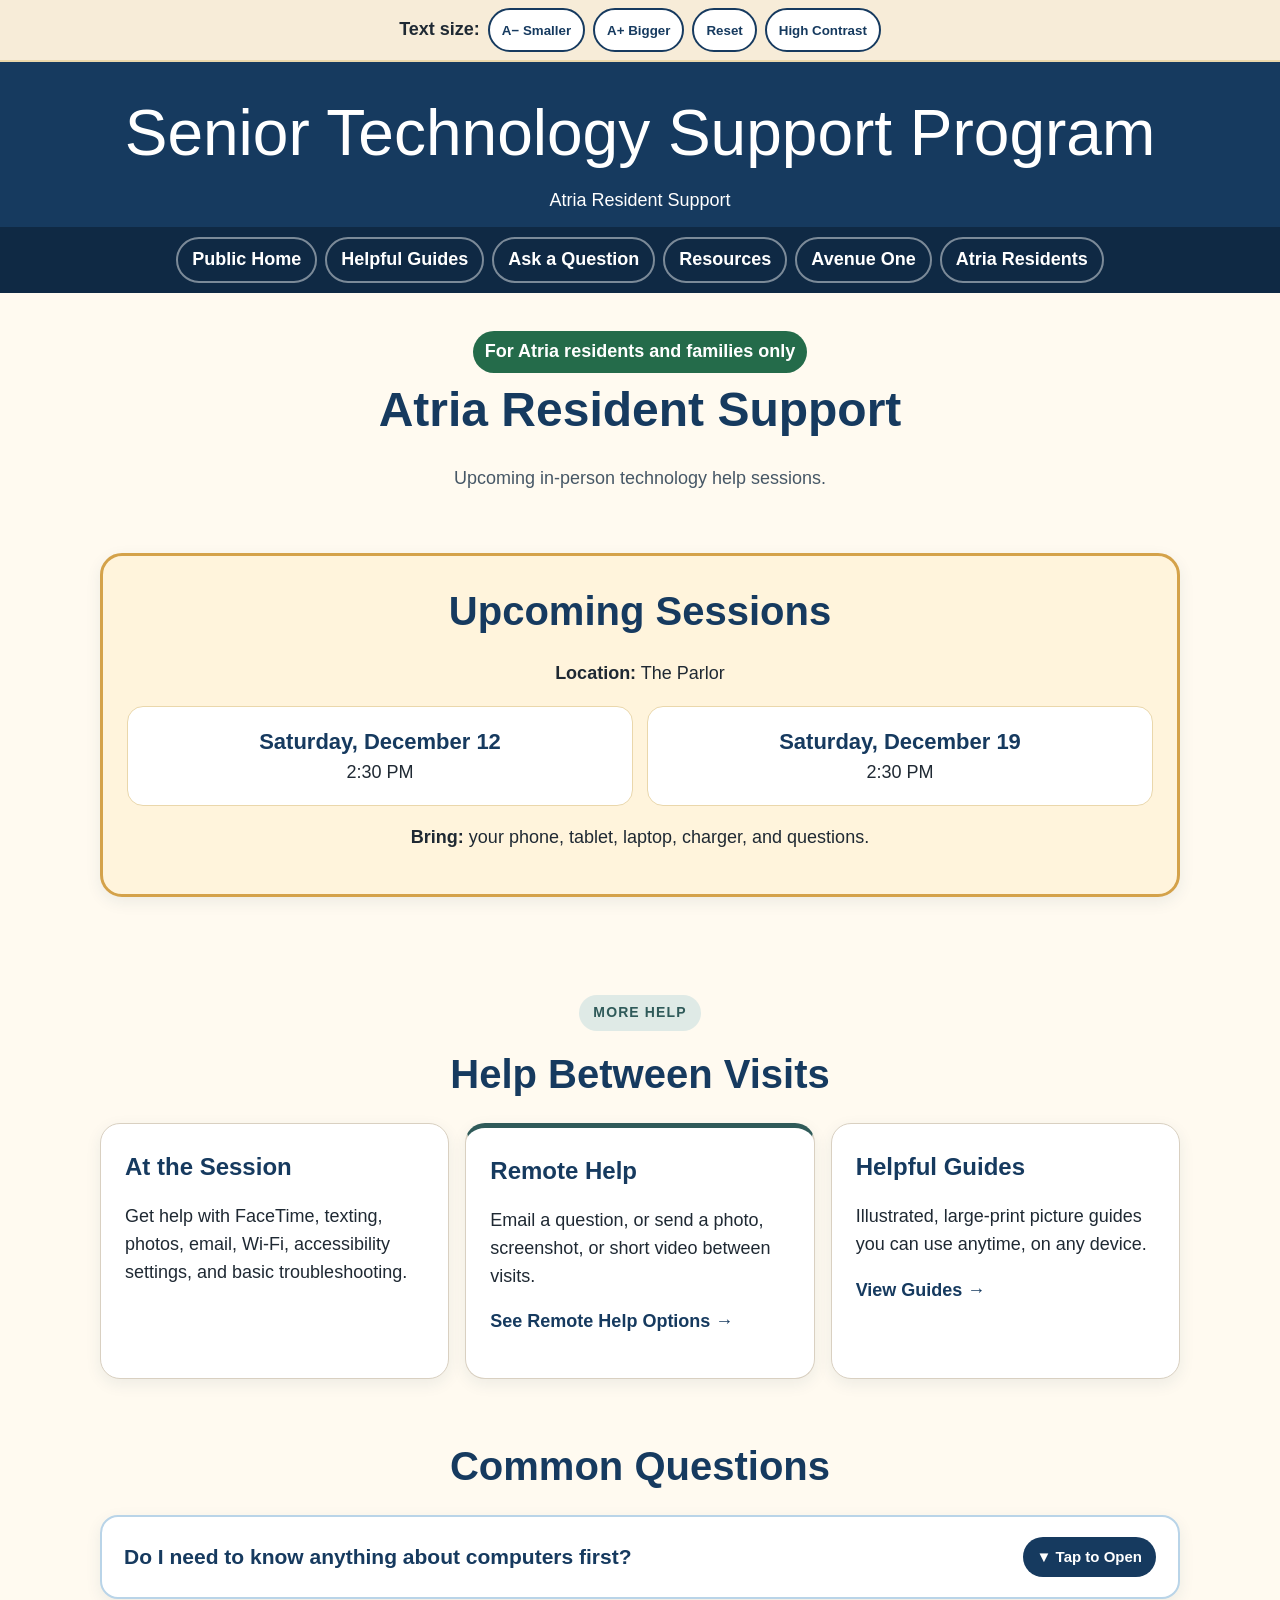
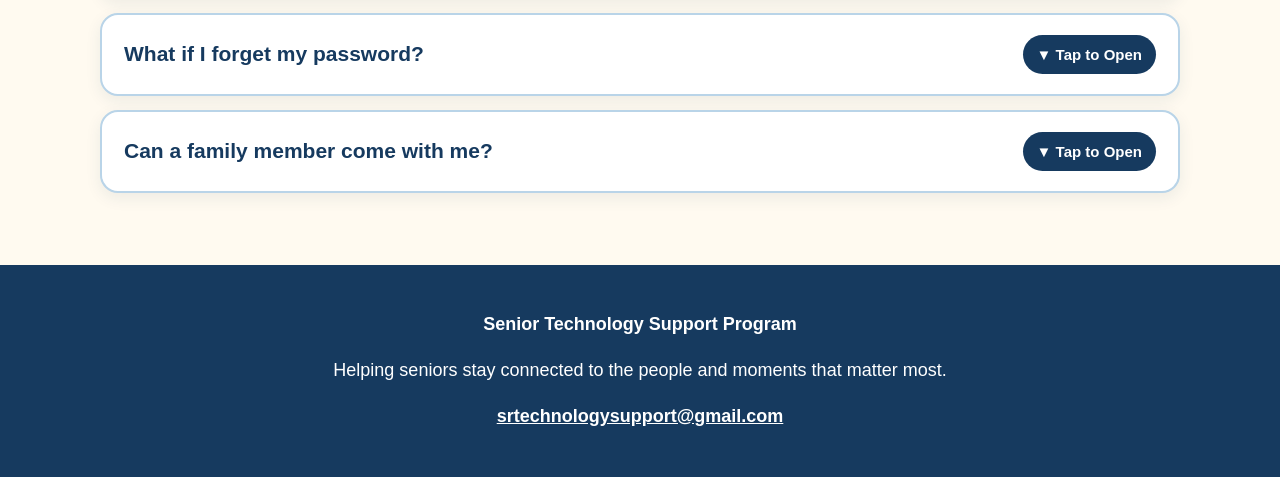
==== atria/index.html @ 153399c8 "Add files via upload" ====
<!doctype html><html lang="en"><head><meta charset="utf-8"><meta name="viewport" content="width=device-width,initial-scale=1">
<title>Atria Residents | Senior Technology Support Program</title>
<meta name="description" content="Upcoming in-person technology help sessions for Atria residents and families.">
<meta name="robots" content="noindex, nofollow">
<link rel="icon" href="data:image/svg+xml,%3Csvg xmlns='http://www.w3.org/2000/svg' viewBox='0 0 64 64'%3E%3Crect width='64' height='64' rx='14' fill='%23163a5f'/%3E%3Ctext x='32' y='43' font-size='28' font-family='Arial' fill='white' text-anchor='middle' font-weight='700'%3EST%3C/text%3E%3C/svg%3E">
<link rel="stylesheet" href="../assets/style.css"></head><body>
<a class="skip-link" href="#main-content">Skip to main content</a>

<div class="accessibility"><strong>Text size:</strong>
<button onclick="changeTextSize(-1)">A− Smaller</button><button onclick="changeTextSize(1)">A+ Bigger</button><button onclick="resetTextSize()">Reset</button>
<button id="contrastToggle" onclick="toggleContrast()">High Contrast</button></div>
<header><div class="brand"><h1>Senior Technology Support Program</h1><p>Atria Resident Support</p></div>
<nav>
<a href="../index.html">Public Home</a><a href="../guides.html">Helpful Guides</a>
<a href="../request-help.html">Ask a Question</a><a href="../resources.html">Resources</a><a href="../avenue-one/index.html">Avenue One</a><a href="index.html">Atria Residents</a>
</nav></header>

<main id="main-content">
<div class="container"><section class="page-head"><span class="badge">For Atria residents and families only</span>
<h2>Atria Resident Support</h2><p>Upcoming in-person technology help sessions.</p></section>
<section><div class="card notice">
<h2 class="section-title">Upcoming Sessions</h2>
<p><strong>Location:</strong> <span id="sessionLocation"></span></p>
<div class="session-grid" id="upcomingGrid"></div>
<p id="noUpcoming" style="display:none;color:var(--muted)">No upcoming sessions are scheduled right now — please check back soon.</p>

<p><strong>Bring:</strong> <span id="sessionBring"></span></p>
</div></section>
<section class="community-links"><div style="text-align:center"><span class="section-kicker">More Help</span></div><h2 class="section-title">Help Between Visits</h2><div class="grid">
<div class="tile"><h3>At the Session</h3><p>Get help with FaceTime, texting, photos, email, Wi‑Fi, accessibility settings, and basic troubleshooting.</p></div>
<a class="tile" href="../request-help.html#remote-options"><h3>Remote Help</h3><p>Email a question, or send a photo, screenshot, or short video between visits.</p><p class="tile-cta">See Remote Help Options →</p></a>
<a class="tile" href="../guides.html"><h3>Helpful Guides</h3><p>Illustrated, large-print picture guides you can use anytime, on any device.</p><p class="tile-cta">View Guides →</p></a>
</div></section>
<section><h2 class="section-title">Common Questions</h2><div class="faq">
<details><summary>Do I need to know anything about computers first?</summary>
<p>Not at all. Most people who reach out have never used a smartphone or tablet before. We start wherever you are.</p></details>
<details><summary>What if I forget my password?</summary>
<p>Bring the device anyway. We can often help you reset it together, or talk through safe ways to keep track of passwords going forward.</p></details>
<details><summary>Can a family member come with me?</summary>
<p>Of course. Family members are always welcome to reach out on your behalf or join in on a session.</p></details>
</div></section></div>
</main>

<footer><p><strong>Senior Technology Support Program</strong></p>
<p>Helping seniors stay connected to the people and moments that matter most.</p>
<p><a href="mailto:srtechnologysupport@gmail.com">srtechnologysupport@gmail.com</a></p></footer>
<script src="../assets/site.js"></script>
<script src="../assets/session-dates.js"></script>
<script>
/* Upcoming Sessions generates itself from the recurring pattern in
   session-dates.js — no manual date entry needed as time goes on. See
   the comments at the top of that file to adjust the pattern, skip a
   date, or add a one-off extra session. */

document.getElementById('sessionLocation').textContent = sessionInfo.location;
document.getElementById('sessionBring').textContent = sessionInfo.bring;

function formatFriendly(iso){
  const [y, m, d] = iso.split('-').map(Number);
  const dt = new Date(y, m - 1, d);
  return dt.toLocaleDateString('en-US', { weekday: 'long', month: 'long', day: 'numeric' });
}

function toISO(d){
  const y = d.getFullYear();
  const m = String(d.getMonth() + 1).padStart(2, '0');
  const day = String(d.getDate()).padStart(2, '0');
  return `${y}-${m}-${day}`;
}

function renderSession(s){
  return '<div class="session"><strong>' + formatFriendly(s.date) + '</strong><span>' + s.time + '</span></div>';
}

function generateUpcoming(){
  const { anchorDate, intervalDays, showNext } = sessionInfo.recurring;
  const [ay, am, ad] = anchorDate.split('-').map(Number);

  const today = new Date();
  today.setHours(0, 0, 0, 0);

  // Step forward by calendar days (setDate), not by raw milliseconds.
  // Adding exact millisecond chunks breaks across Daylight Saving Time
  // changes (the "fall back"/"spring forward" clock shifts), which can
  // silently knock the computed date back or forward by a day.
  let cursor = new Date(ay, am - 1, ad);
  let safetyCatchUp = 0;
  while (cursor < today && safetyCatchUp < 1000) {
    cursor.setDate(cursor.getDate() + intervalDays);
    safetyCatchUp++;
  }

  const results = [];
  let safety = 0;
  while (results.length < showNext && safety < 100) {
    const iso = toISO(cursor);
    if (!sessionInfo.skipDates.includes(iso)) {
      results.push({ date: iso, time: sessionInfo.time });
    }
    cursor.setDate(cursor.getDate() + intervalDays);
    safety++;
  }
  return results;
}

const todayStr = toISO(new Date());
const manual = (typeof ATRIA_MANUAL_OVERRIDE !== 'undefined' ? ATRIA_MANUAL_OVERRIDE : [])
  .filter(e => e.date >= todayStr)
  .sort((a,b) => a.date.localeCompare(b.date));

const generated = generateUpcoming();
const extras = sessionInfo.extraDates.filter(e => e.date >= todayStr);
const upcoming = manual.length
  ? manual.slice(0, sessionInfo.recurring.showNext)
  : [...generated, ...extras].sort((a, b) => a.date.localeCompare(b.date)).slice(0, sessionInfo.recurring.showNext);

document.getElementById('upcomingGrid').innerHTML = upcoming.map(renderSession).join('');
document.getElementById('noUpcoming').style.display = upcoming.length ? 'none' : 'block';
</script>

</body></html>
---- assets/style.css ----
:root{
  --navy:#163a5f; --navy2:#0f2944; --sky:#e7f2fb; --cream:#fffaf0;
  --gold:#d4a24a; --text:#1f2933; --muted:#5b6670; --white:#fff;
  --green:#246b4a; --sage:#dfeae6; --sage-dark:#2f5a59; --red:#9b2c2c; --font-scale:1;
}
*{box-sizing:border-box}
html{scroll-behavior:smooth}
body{margin:0;font-family:Arial,Helvetica,sans-serif;background:var(--cream);color:var(--text);
font-size:calc(18px * var(--font-scale));line-height:1.55}
a{color:var(--navy);font-weight:700}
a:focus,button:focus{outline:3px solid var(--gold);outline-offset:3px}
.accessibility{position:sticky;top:0;z-index:50;background:#f7ecd8;border-bottom:2px solid #ead7ab;
padding:8px 12px;display:flex;justify-content:center;gap:8px;flex-wrap:wrap;align-items:center}
.accessibility button{background:#fff;color:var(--navy);border:2px solid var(--navy);padding:8px 12px;
border-radius:999px;font-weight:700;cursor:pointer}
header{background:var(--navy);color:#fff}
.brand{width:min(1080px,92%);margin:auto;padding:22px 0 12px;text-align:center}
.brand h1{margin:0;font-size:clamp(34px,6vw,64px);font-weight:400}
.brand p{margin:4px 0 0}
nav{background:var(--navy2);display:flex;justify-content:center;gap:8px;flex-wrap:wrap;padding:10px}
nav a{color:#fff;text-decoration:none;padding:7px 14px;border-radius:999px;border:2px solid rgba(255,255,255,.45)}
nav a:hover{background:rgba(255,255,255,.15);border-color:#fff}
.container{width:min(1080px,92%);margin:auto}
.hero{display:grid;grid-template-columns:1.45fr .8fr;gap:32px;align-items:center;padding:46px 0 28px}
.hero h2{font-size:clamp(34px,5vw,52px);line-height:1.1;margin:0 0 16px;color:var(--navy)}
.hero p{font-size:calc(22px * var(--font-scale));margin:0 0 18px}
.photo{max-width:330px;margin:auto;background:#fff;border:6px solid var(--gold);border-radius:30px;padding:10px;
box-shadow:0 10px 25px rgba(0,0,0,.15)}
.photo img{width:100%;display:block;border-radius:22px}
.buttons{display:flex;gap:12px;flex-wrap:wrap;margin-top:20px}
.btn{display:inline-block;text-decoration:none;background:var(--navy);color:#fff;padding:14px 20px;border-radius:12px}
.btn.secondary{background:#fff;color:var(--navy);border:2px solid var(--navy)}
.btn.green{background:var(--green)}
section{padding:28px 0}
h2.section-title{text-align:center;color:var(--navy);font-size:clamp(30px,4vw,40px);margin:0 0 18px}
.card{background:#fff;border:1px solid #e4dccf;border-radius:22px;padding:24px;box-shadow:0 6px 20px rgba(0,0,0,.07);margin-bottom:18px}
.grid{display:grid;grid-template-columns:repeat(auto-fit,minmax(240px,1fr));gap:16px}
.tile{background:var(--sky);border:1px solid #b9d4e8;border-radius:20px;padding:20px;display:block;text-decoration:none;color:var(--text);transition:box-shadow .15s,transform .15s}
.tile h3{color:var(--navy);margin:0 0 8px;font-size:calc(23px * var(--font-scale))}
a.tile:hover,a.tile:focus{box-shadow:0 8px 20px rgba(0,0,0,.12);transform:translateY(-2px)}
a.tile p{color:var(--text);font-weight:400}
.tile-cta{color:var(--navy) !important;font-weight:700 !important;margin-top:10px !important}
.notice{background:#fff4dc;border:3px solid var(--gold);text-align:center}
.badge{display:inline-block;background:var(--green);color:#fff;padding:7px 12px;border-radius:999px;font-weight:700}
.session-grid{display:grid;grid-template-columns:repeat(auto-fit,minmax(230px,1fr));gap:14px;margin-top:16px}
.session{background:#fff;border:1px solid #ead7ab;border-radius:16px;padding:18px}
.session strong{display:block;color:var(--navy);font-size:calc(22px * var(--font-scale))}
details{background:#fff;border:2px solid #b9d4e8;border-radius:18px;padding:14px 18px;margin-bottom:14px;transition:box-shadow .15s}
details[open]{box-shadow:0 6px 18px rgba(0,0,0,.08)}
summary{cursor:pointer;font-weight:700;color:var(--navy);font-size:calc(21px * var(--font-scale));
list-style:none;display:flex;align-items:center;justify-content:space-between;gap:14px;padding:6px 4px;flex-wrap:wrap;border-radius:12px}
summary::-webkit-details-marker{display:none}
summary::marker{content:""}
summary:hover,summary:focus{background:var(--sky)}
summary::after{content:"▼ Tap to Open";flex-shrink:0;font-size:calc(15px * var(--font-scale));font-weight:700;
color:#fff;background:var(--navy);padding:8px 14px;border-radius:999px;white-space:nowrap}
details[open] summary::after{content:"▲ Tap to Close";background:var(--green)}
details ol,details ul{margin-top:14px}
.safety{border-left:8px solid var(--red);background:#fff5f5}
.note{background:#f4f9ff;border-left:6px solid #b9d4e8;padding:14px 16px;border-radius:12px}
footer{background:var(--navy);color:#fff;text-align:center;padding:28px 18px;margin-top:30px}
footer a{color:#fff}
ul.clean{padding-left:20px}
.page-head{padding:38px 0 14px;text-align:center}
.page-head h2{font-size:clamp(34px,5vw,48px);color:var(--navy);margin:0 0 8px}
.resource-list a{display:block;margin:8px 0}
@media(max-width:760px){.hero{grid-template-columns:1fr;text-align:center}.buttons{justify-content:center}}
@media print{.accessibility,nav,.buttons,.guide-actions,.modal-nav,.modal-close{display:none !important}body{background:#fff;font-size:12pt}.card,details{box-shadow:none}}

/* Picture guides */
.eyebrow{color:var(--gold);font-weight:700;letter-spacing:.03em;margin-bottom:6px}
.guides-grid{display:grid;grid-template-columns:repeat(3,1fr);gap:28px;margin-top:28px}
@media(max-width:900px){.guides-grid{grid-template-columns:repeat(2,1fr)}}
@media(max-width:600px){.guides-grid{grid-template-columns:1fr}}
.guide-card{background:var(--sky);border:1px solid #b9d4e8;border-radius:20px;padding:20px;display:flex;flex-direction:column;gap:12px;
box-shadow:0 4px 14px rgba(22,58,95,.08);transition:transform .15s,box-shadow .15s}
.guide-card:hover{transform:translateY(-2px);box-shadow:0 8px 20px rgba(22,58,95,.14)}
.guide-card h3{margin:2px 0 0;color:var(--navy);font-size:calc(21px * var(--font-scale))}
.guide-thumb{background:#0f1f3d;border-radius:12px;padding:10px;cursor:pointer;border:none;width:100%;max-width:200px;margin:0 auto;display:block}
.guide-thumb:hover{outline:2px solid var(--navy)}
.guide-thumb:focus{outline:3px solid var(--gold);outline-offset:3px}
.guide-thumb svg{width:100%;height:auto;display:block;border-radius:6px}
.step-count{font-size:calc(14px * var(--font-scale));font-weight:700;color:#b9791f;margin:-4px 0 0;text-align:center}
.guide-card p.caption{margin:0;font-size:calc(16px * var(--font-scale));color:var(--text)}
.guide-actions{display:flex;gap:8px;flex-wrap:wrap;margin-top:auto}
.chip-btn{background:#fff;border:2px solid var(--navy);color:var(--navy);border-radius:999px;padding:8px 14px;font-weight:700;font-size:calc(15px * var(--font-scale));cursor:pointer}
.chip-btn:hover{background:var(--sky)}
.modal-backdrop{display:none;position:fixed;inset:0;background:rgba(6,14,32,.82);z-index:1000;align-items:center;justify-content:center;padding:20px}
.modal-backdrop.open{display:flex}
.modal{background:#fff;border-radius:20px;max-width:420px;width:100%;padding:20px;max-height:94vh;overflow:auto;position:relative}
.modal-close{position:absolute;top:12px;right:12px;background:var(--navy);color:#fff;border:none;border-radius:50%;width:44px;height:44px;font-size:1.3rem;cursor:pointer}
.modal h3{margin-top:0;padding-right:40px;color:var(--navy)}
#modalSvgHolder{max-width:210px;margin:0 auto}
#modalSvgHolder svg{width:100%;height:auto;display:block}
.modal-caption{font-size:calc(18px * var(--font-scale));margin:12px 0}
.modal-nav{display:flex;justify-content:space-between;gap:10px;margin-top:16px}
.modal-nav button{flex:1;padding:14px;border-radius:12px;font-weight:800;font-size:calc(17px * var(--font-scale));cursor:pointer;border:2px solid var(--navy);background:#fff;color:var(--navy)}
.modal-nav button:disabled{opacity:.35;cursor:default}
.modal-nav button.primary{background:var(--navy);color:#fff}
.step-dots{text-align:center;font-weight:700;color:var(--navy);margin-top:6px}

/* Help request form */
.help-form{display:flex;flex-direction:column;gap:18px;max-width:520px;margin:20px auto 0}
.help-form label{font-weight:700;color:var(--navy);font-size:calc(17px * var(--font-scale));display:flex;flex-direction:column;gap:6px}
.help-form input,.help-form select,.help-form textarea{font-size:calc(17px * var(--font-scale));padding:12px 14px;
border:2px solid #b9d4e8;border-radius:10px;font-family:inherit;color:var(--text);background:#fff;width:100%}
.help-form textarea{resize:vertical}
.help-form button{align-self:flex-start;font-size:calc(17px * var(--font-scale));padding:14px 26px;border:none;border-radius:12px;cursor:pointer;margin-top:6px}

/* High contrast mode */
body.contrast{background:#0a1420;color:#f5f5f5}
body.contrast a{color:#9fc4ff}
body.contrast .accessibility{background:#000;border-bottom-color:#444}
body.contrast .accessibility button{background:#000;color:#fff;border-color:#fff}
body.contrast header{background:#000}
body.contrast .brand p{color:#f5f5f5}
body.contrast nav{background:#000}
body.contrast nav a{color:#fff;border-color:rgba(255,255,255,.5)}
body.contrast nav a:hover{background:rgba(255,255,255,.25);border-color:#fff}
body.contrast .hero h2{color:#ffd166}
body.contrast .hero p{color:#f5f5f5}
body.contrast .photo{border-color:#ffd166;background:#000}
body.contrast .btn{background:#ffd166;color:#0a1420}
body.contrast .btn.secondary{background:#000;color:#fff;border:2px solid #fff}
body.contrast .btn.green{background:#5ec98d;color:#04150c}
body.contrast h2.section-title{color:#ffd166}
body.contrast .page-head h2{color:#ffd166}
body.contrast .card{background:#111;border-color:#444;color:#f5f5f5}
body.contrast .tile{background:#111;border-color:#555}
body.contrast .tile h3{color:#ffd166}
body.contrast a.tile{color:#f5f5f5}
body.contrast .tile p{color:#e5e5e5}
body.contrast .tile li{color:#e5e5e5}
body.contrast .tile-cta{color:#9fc4ff !important}
body.contrast a.tile:hover,body.contrast a.tile:focus{box-shadow:0 0 0 2px #ffd166}
body.contrast .notice{background:#1a1400;border-color:#ffd166}
body.contrast .badge{background:#5ec98d;color:#04150c}
body.contrast .session{background:#111;border-color:#555}
body.contrast .session strong{color:#ffd166}
body.contrast details{background:#111;border-color:#555}
body.contrast summary{color:#ffd166}
body.contrast summary:hover,body.contrast summary:focus{background:#1a1a1a}
body.contrast summary::after{background:#ffd166;color:#0a1420}
body.contrast details[open] summary::after{background:#5ec98d;color:#04150c}
body.contrast .safety{background:#1a0000;border-left-color:#ff8080}
body.contrast .note{background:#001522;border-left-color:#9fc4ff;color:#f5f5f5}
body.contrast footer{background:#000}
body.contrast footer a{color:#fff}
body.contrast .resource-list a{color:#9fc4ff}
body.contrast .eyebrow{color:#f0c26a}
body.contrast .guide-card{background:#111;border-color:#555}
body.contrast .guide-card h3{color:#ffd166}
body.contrast .step-count{color:#f0c26a}
body.contrast .guide-card p.caption{color:#e5e5e5}
body.contrast .chip-btn{color:#9fc4ff;border-color:#9fc4ff}
body.contrast .chip-btn:hover{background:#1a1a1a}
body.contrast .modal{background:#111;color:#f5f5f5}
body.contrast .modal h3{color:#ffd166}
body.contrast .step-dots{color:#ffd166}
body.contrast .modal-nav button{border-color:#9fc4ff;color:#9fc4ff;background:#111}
body.contrast .modal-nav button.primary{background:#ffd166;color:#0a1420;border-color:#ffd166}
body.contrast .help-form label{color:#ffd166}
body.contrast .help-form input,body.contrast .help-form select,body.contrast .help-form textarea{background:#111;color:#f5f5f5;border-color:#555}

/* Past session history is intentionally quieter than upcoming sessions. */
.past-sessions { margin-top: 8px; padding-top: 6px; }
.past-sessions > details { border: 1px solid #ddd6c9; background: rgba(255,255,255,.45); }
.past-sessions > details > summary { color: var(--muted); font-size: calc(18px * var(--font-scale)); }


/* Shared Senior Technology Support Program refinements */
.section-kicker{display:inline-block;background:var(--sage);color:var(--sage-dark);padding:7px 14px;border-radius:999px;font-weight:800;letter-spacing:.08em;text-transform:uppercase;font-size:calc(14px * var(--font-scale));margin-bottom:12px}
.shared-help-strip{background:#fff;border:1px solid #d9d0c1;border-left:8px solid var(--sage-dark);border-radius:20px;padding:22px 24px;display:flex;align-items:center;justify-content:space-between;gap:20px;flex-wrap:wrap;box-shadow:0 5px 16px rgba(0,0,0,.06)}
.shared-help-strip h3{color:var(--navy);margin:0 0 6px;font-size:calc(24px * var(--font-scale))}.shared-help-strip p{margin:0;max-width:690px}
.community-grid{display:grid;grid-template-columns:repeat(2,minmax(260px,1fr));gap:18px}.community-card{background:#fff;border:2px solid #d9d0c1;border-radius:22px;padding:24px;text-decoration:none;color:var(--text);box-shadow:0 5px 16px rgba(0,0,0,.06)}.community-card:hover,.community-card:focus{transform:translateY(-2px);box-shadow:0 9px 22px rgba(0,0,0,.10)}.community-card h3{color:var(--navy);margin:0 0 8px}.community-card .mini-label{display:inline-block;background:var(--sage);color:var(--sage-dark);padding:5px 10px;border-radius:999px;font-size:calc(13px * var(--font-scale));font-weight:800;margin-bottom:10px}
.remote-grid{display:grid;grid-template-columns:repeat(2,minmax(260px,1fr));gap:16px}.remote-card{background:#fff;border:2px solid #ddd3c1;border-radius:20px;padding:22px}.remote-card h3{color:var(--navy);margin:0 0 8px}.remote-card .best-for{display:inline-block;background:#fff4dc;border:1px solid var(--gold);border-radius:10px;padding:6px 10px;font-weight:700;color:var(--navy);margin:4px 0 10px}.remote-card p{margin:6px 0}.remote-card .card-link{display:inline-block;margin-top:10px;color:var(--sage-dark);font-weight:800}
.check-list{list-style:none;padding:0;margin:16px 0}.check-list li{position:relative;padding-left:34px;margin:12px 0}.check-list li:before{content:'✓';position:absolute;left:0;top:0;background:var(--sage);color:var(--sage-dark);width:24px;height:24px;border-radius:50%;display:grid;place-items:center;font-weight:900}
.quick-fixes details{border-color:#d9d0c1}.quick-fixes summary::after{content:'+';background:transparent;color:var(--sage-dark);font-size:1.4em;padding:0 6px}.quick-fixes details[open] summary::after{content:'−';background:transparent;color:var(--sage-dark)}
.community-links{margin-top:24px}.community-links .tile{background:#fff;border-color:#d9d0c1}.community-links .tile:nth-child(2){border-top:5px solid var(--sage-dark)}
body.contrast .section-kicker,body.contrast .community-card .mini-label{background:#5ec98d;color:#04150c}body.contrast .shared-help-strip{background:#111;border-color:#555}body.contrast .remote-card,body.contrast .community-card{background:#111;border-color:#555;color:#f5f5f5}
@media(max-width:760px){.community-grid,.remote-grid{grid-template-columns:1fr}.shared-help-strip{align-items:flex-start}}


/* Lower-key links to in-person communities on the public homepage. */
.inperson-footer-section{padding-top:18px}
.community-text-links{display:flex;justify-content:center;gap:14px;align-items:center;flex-wrap:wrap;margin:8px 0 0}
.community-text-links a{font-size:calc(18px * var(--font-scale));text-decoration:none}
.community-text-links span{color:var(--muted)}

/* Avenue One visit calendar: preserves the program record without
   making previous visits compete with the next upcoming session. */
.visit-calendar-section{margin-top:44px;padding-top:20px;border-top:1px solid #e4dccf}
.visit-calendar-details{background:rgba(255,255,255,.52);border:1px solid #ddd6c9}
.visit-calendar-details > summary{color:var(--muted);font-size:calc(18px * var(--font-scale))}
.visit-year{margin:18px 0 28px}
.visit-year h3{color:var(--navy);margin:0 0 10px}
.visit-month-grid{display:grid;grid-template-columns:repeat(6,minmax(88px,1fr));gap:10px}
.visit-month{background:#fff;border:1px solid #e1d9cc;border-radius:14px;padding:10px;text-align:center;min-height:74px}
.visit-month strong{display:block;color:var(--navy);font-size:calc(14px * var(--font-scale));margin-bottom:8px}
.visit-dates{display:flex;justify-content:center;gap:5px;flex-wrap:wrap}
.visit-date{display:inline-flex;align-items:center;justify-content:center;min-width:28px;height:28px;padding:0 6px;border-radius:999px;background:var(--sage);color:var(--sage-dark);font-weight:800;font-size:calc(13px * var(--font-scale))}
.visit-none{color:#bbb}
body.contrast .visit-month{background:#111;border-color:#555}
body.contrast .visit-date{background:#5ec98d;color:#04150c}
@media(max-width:800px){.visit-month-grid{grid-template-columns:repeat(3,minmax(88px,1fr))}}
@media(max-width:480px){.visit-month-grid{grid-template-columns:repeat(2,minmax(88px,1fr))}}


/* Homepage community links — large, senior-friendly bubble buttons */
.community-bubble-links{
  display:flex; justify-content:center; gap:18px; flex-wrap:wrap; margin-top:18px;
}
.community-bubble{
  display:inline-flex; align-items:center; justify-content:center;
  min-width:220px; min-height:58px; padding:14px 22px;
  border:2px solid var(--navy); border-radius:999px;
  background:#fff; color:var(--navy); text-decoration:none; font-weight:800;
  font-size:calc(18px * var(--font-scale));
}
.community-bubble:hover{background:var(--sky)}
body.contrast .community-bubble{background:#111;color:#fff;border-color:#fff}

/* Interactive Avenue One month-by-month calendar */
.interactive-calendar-card{
  background:#fff; border:1px solid #dfd5c5; border-radius:22px;
  padding:20px; box-shadow:0 6px 18px rgba(0,0,0,.06);
  max-width:860px; margin:0 auto;
}
.calendar-toolbar{
  display:grid; grid-template-columns:auto 1fr auto; gap:14px; align-items:center; margin-bottom:16px;
}
.calendar-month-label{
  margin:0; text-align:center; color:var(--navy); font-size:calc(24px * var(--font-scale));
}
.calendar-nav{
  background:#fff; color:var(--navy); border:2px solid var(--navy);
  border-radius:999px; padding:10px 16px; font-weight:800; cursor:pointer;
}
.calendar-nav:disabled{opacity:.35; cursor:not-allowed}
.calendar-weekdays,.calendar-grid{
  display:grid; grid-template-columns:repeat(7,1fr); gap:8px;
}
.calendar-weekdays{
  color:var(--muted); font-weight:800; text-align:center; margin-bottom:8px;
  font-size:calc(14px * var(--font-scale));
}
.calendar-cell{
  min-height:64px; border:1px solid #e7dfd2; border-radius:14px;
  display:flex; align-items:center; justify-content:center; background:#fff;
}
.calendar-blank{border-color:transparent;background:transparent}
.calendar-day-number{
  width:40px;height:40px;border-radius:12px;display:flex;align-items:center;justify-content:center;
  font-weight:700;color:var(--text);
}
.calendar-cell.has-visit{background:var(--sage)}
.calendar-cell.has-visit .calendar-day-number{
  background:var(--sage-dark); color:#fff; font-weight:900;
}
.calendar-legend{
  display:flex;align-items:center;justify-content:center;gap:8px;color:var(--muted);margin:16px 0 0;
}
.calendar-dot{
  width:16px;height:16px;border-radius:4px;background:var(--sage-dark);display:inline-block;
}
body.contrast .interactive-calendar-card{background:#111;border-color:#555}
body.contrast .calendar-cell{background:#111;border-color:#555}
body.contrast .calendar-cell.has-visit{background:#214c39}
body.contrast .calendar-day-number{color:#fff}
@media(max-width:650px){
  .calendar-toolbar{grid-template-columns:1fr 1fr;grid-template-areas:"label label" "prev next"}
  .calendar-month-label{grid-area:label}
  #calPrev{grid-area:prev} #calNext{grid-area:next}
  .calendar-cell{min-height:48px}
  .calendar-day-number{width:34px;height:34px}
}


/* ============================================================
   FINAL ACCESSIBILITY + SENIOR-USABILITY PASS
   ============================================================ */

/* Screen-reader/keyboard skip link */
.skip-link{
  position:absolute;
  left:12px;
  top:-60px;
  z-index:9999;
  background:#fff;
  color:var(--navy);
  border:3px solid var(--navy);
  border-radius:10px;
  padding:10px 14px;
  font-weight:800;
  text-decoration:none;
}
.skip-link:focus{top:12px}
body.contrast .skip-link{background:#000;color:#fff;border-color:#ffd166}

/* Strong keyboard focus */
a:focus-visible,
button:focus-visible,
input:focus-visible,
select:focus-visible,
textarea:focus-visible,
summary:focus-visible{
  outline:3px solid var(--gold);
  outline-offset:3px;
}
body.contrast a:focus-visible,
body.contrast button:focus-visible,
body.contrast input:focus-visible,
body.contrast select:focus-visible,
body.contrast textarea:focus-visible,
body.contrast summary:focus-visible{
  outline-color:#ffd166;
}

/* Tap targets */
nav a,.btn,.chip-btn,.calendar-nav,.accessibility button{
  min-height:44px;
  display:inline-flex;
  align-items:center;
  justify-content:center;
}

/* High contrast coverage for newer components */
body.contrast .shared-help-strip,
body.contrast .remote-card,
body.contrast .community-card,
body.contrast .interactive-calendar-card,
body.contrast .visit-calendar-details,
body.contrast .community-bubble{
  background:#111 !important;
  border-color:#666 !important;
  color:#f5f5f5 !important;
}
body.contrast .shared-help-strip h3,
body.contrast .remote-card h3,
body.contrast .community-card h3,
body.contrast .card h2,
body.contrast .card h3,
body.contrast .calendar-month-label{
  color:#ffd166 !important;
}
body.contrast .shared-help-strip p,
body.contrast .remote-card p,
body.contrast .community-card p,
body.contrast .calendar-legend,
body.contrast .calendar-weekdays,
body.contrast .community-bubble,
body.contrast [style*="color:var(--muted)"]{
  color:#f5f5f5 !important;
}
body.contrast .remote-card .best-for{
  background:#2a2100;
  border-color:#ffd166;
  color:#fff4c2;
}
body.contrast .remote-card .card-link,
body.contrast .community-text-links a{
  color:#9fc4ff !important;
}
body.contrast .calendar-nav{
  background:#000;
  color:#fff;
  border-color:#fff;
}
body.contrast .calendar-nav:disabled{color:#aaa;border-color:#777}
body.contrast .calendar-cell{
  background:#111;
  border-color:#555;
}
body.contrast .calendar-cell.has-visit{background:#214c39}
body.contrast .calendar-cell.has-visit .calendar-day-number{background:#5ec98d;color:#04150c}
body.contrast .calendar-day-number{color:#fff}
body.contrast .calendar-dot{background:#5ec98d}
body.contrast .quick-fixes summary::after{color:#ffd166}
body.contrast .check-list li:before{background:#5ec98d;color:#04150c}

/* Make community links clearer and less crowded */
.community-bubble-links{
  display:flex;
  justify-content:center;
  gap:18px;
  flex-wrap:wrap;
  margin-top:18px;
}
.community-bubble{
  min-width:230px;
  min-height:60px;
  padding:14px 24px;
  border:2px solid var(--navy);
  border-radius:999px;
  background:#fff;
  color:var(--navy);
  text-decoration:none;
  font-weight:800;
  text-align:center;
}

/* Guide-print utility */
.print-guide{
  margin-top:14px;
}
@media print{
  .skip-link,.accessibility,nav,.print-guide,.site-footer-actions{display:none !important}
}


/* ============================================================
   SENIOR-FRIENDLY GUIDE FINDER + ACCESSIBILITY MINI-GUIDES
   ============================================================ */
.guide-section-intro{
  text-align:center;
  max-width:760px;
  margin:0 auto 20px;
  color:var(--muted);
}
.guide-start-grid{
  display:grid;
  grid-template-columns:repeat(3,minmax(220px,1fr));
  gap:16px;
  margin-top:24px;
}
.guide-start-card{
  display:flex;
  flex-direction:column;
  gap:6px;
  min-height:118px;
  padding:20px;
  border:2px solid var(--blue-border, #b9d4e8);
  border-radius:20px;
  background:#fff;
  text-decoration:none;
  color:var(--text);
}
.guide-start-card strong{
  color:var(--navy);
  font-size:calc(21px * var(--font-scale));
}
.guide-start-card span{color:var(--muted)}
.guide-start-card:hover{background:var(--sky);border-color:var(--navy)}
.mini-guides-section{margin-top:10px}
.mini-guide{
  background:#fff;
  border:2px solid #b9d4e8;
  border-radius:20px;
  margin-bottom:14px;
  overflow:hidden;
}
.mini-guide > summary{
  list-style:none;
  cursor:pointer;
  padding:20px 22px;
  display:flex;
  flex-direction:column;
  gap:3px;
  color:var(--navy);
}
.mini-guide > summary::-webkit-details-marker{display:none}
.mini-guide > summary span{
  font-size:calc(22px * var(--font-scale));
  font-weight:800;
}
.mini-guide > summary small{
  font-size:calc(16px * var(--font-scale));
  color:var(--muted);
  font-weight:600;
}
.mini-guide > summary::after{
  content:"Open guide +";
  align-self:flex-start;
  margin-top:8px;
  font-size:calc(14px * var(--font-scale));
  color:var(--sage-dark);
  font-weight:800;
}
.mini-guide[open] > summary::after{content:"Close guide −"}
.mini-guide-body{
  border-top:1px solid #dbe5ea;
  padding:22px;
}
.platform-grid{
  display:grid;
  grid-template-columns:repeat(2,minmax(0,1fr));
  gap:18px;
}
.platform-card{
  background:#f7fbfe;
  border:1px solid #c9dde9;
  border-radius:16px;
  padding:18px;
}
.platform-card h3{margin-top:0;color:var(--navy)}
.platform-card li{margin-bottom:9px}
.aiden-tip{
  margin:20px 0;
  border-left:6px solid var(--gold);
  background:#fff8e8;
  border-radius:10px;
  padding:14px 16px;
}
.mini-guide-actions{
  display:flex;
  gap:12px;
  flex-wrap:wrap;
  align-items:center;
}
body.contrast .guide-start-card,
body.contrast .mini-guide,
body.contrast .platform-card{
  background:#111 !important;
  border-color:#666 !important;
  color:#f5f5f5 !important;
}
body.contrast .guide-start-card strong,
body.contrast .mini-guide > summary,
body.contrast .platform-card h3{
  color:#ffd166 !important;
}
body.contrast .guide-start-card span,
body.contrast .mini-guide > summary small,
body.contrast .guide-section-intro{
  color:#f5f5f5 !important;
}
body.contrast .mini-guide-body{border-color:#666}
body.contrast .aiden-tip{
  background:#2a2100;
  border-color:#ffd166;
  color:#fff4c2;
}
body.contrast .mini-guide > summary::after{color:#9fc4ff}
@media(max-width:800px){
  .guide-start-grid{grid-template-columns:repeat(2,minmax(0,1fr))}
  .platform-grid{grid-template-columns:1fr}
}
@media(max-width:520px){
  .guide-start-grid{grid-template-columns:1fr}
}


/* Cleaner senior-friendly help chooser */
.guide-choice-grid{
  display:grid;
  grid-template-columns:repeat(2,minmax(0,1fr));
  gap:16px;
  max-width:900px;
  margin:24px auto 0;
}
.guide-choice-card{
  display:flex;
  align-items:center;
  gap:16px;
  min-height:110px;
  padding:18px 20px;
  background:#fff;
  border:2px solid #b9d4e8;
  border-radius:20px;
  text-decoration:none;
  color:var(--text);
}
.guide-choice-card:hover{
  background:var(--sky);
  border-color:var(--navy);
}
.guide-choice-icon{
  flex:0 0 auto;
  width:48px;
  height:48px;
  display:flex;
  align-items:center;
  justify-content:center;
  border-radius:14px;
  background:#edf5f8;
  font-size:28px;
}
.guide-choice-copy{
  display:flex;
  flex-direction:column;
  gap:5px;
  min-width:0;
}
.guide-choice-copy strong{
  color:var(--navy);
  font-size:calc(21px * var(--font-scale));
  line-height:1.2;
}
.guide-choice-copy small{
  color:var(--muted);
  font-size:calc(16px * var(--font-scale));
  line-height:1.4;
}
.picture-guide-bridge{
  max-width:900px;
  margin:0 auto 28px;
  padding:16px 18px;
  border-left:6px solid var(--blue-border, #b9d4e8);
  background:#f4f9ff;
  border-radius:12px;
  display:flex;
  flex-wrap:wrap;
  gap:6px 10px;
  align-items:baseline;
}
.picture-guide-bridge strong{color:var(--navy)}
.picture-guide-bridge a{margin-left:auto}
body.contrast .guide-choice-card{
  background:#111 !important;
  border-color:#666 !important;
  color:#f5f5f5 !important;
}
body.contrast .guide-choice-copy strong{color:#ffd166 !important}
body.contrast .guide-choice-copy small{color:#f5f5f5 !important}
body.contrast .guide-choice-icon{background:#222}
body.contrast .picture-guide-bridge{
  background:#111;
  border-color:#5ec98d;
  color:#f5f5f5;
}
body.contrast .picture-guide-bridge strong{color:#ffd166}
body.contrast .picture-guide-bridge a{color:#9fc4ff}
@media(max-width:700px){
  .guide-choice-grid{grid-template-columns:1fr}
  .guide-choice-card{min-height:96px}
  .picture-guide-bridge a{margin-left:0;width:100%}
}


/* ============================================================
   GUIDE READABILITY + FINAL HIGH-CONTRAST PASS
   ============================================================ */

/* The generic details rule gives summary::after a navy pill.
   These explicit colors prevent dark-green-on-navy text. */
.mini-guide > summary::after{
  background:var(--navy) !important;
  color:#fff !important;
  border:2px solid var(--navy);
  padding:8px 14px;
  border-radius:999px;
  white-space:nowrap;
}
.mini-guide[open] > summary::after{
  background:var(--green) !important;
  color:#fff !important;
  border-color:var(--green);
}

/* Stronger contrast for the quick-start cards in normal mode. */
.guide-choice-card{
  border-color:#8cb9d8;
}
.guide-choice-copy strong{color:#123a64}
.guide-choice-copy small{color:#394956}
.guide-choice-card:hover,
.guide-choice-card:focus-visible{
  background:#eaf4fb;
  border-color:#163a5f;
}

/* High contrast: every new guide element has explicit foreground/background. */
body.contrast .guide-choice-card,
body.contrast .mini-guide,
body.contrast .platform-card,
body.contrast .picture-guide-bridge,
body.contrast .guide-card{
  background:#0b0b0b !important;
  color:#fff !important;
  border-color:#d6d6d6 !important;
}
body.contrast .guide-choice-copy strong,
body.contrast .mini-guide > summary span,
body.contrast .platform-card h3,
body.contrast .guide-card h3{
  color:#ffd166 !important;
}
body.contrast .guide-choice-copy small,
body.contrast .mini-guide > summary small,
body.contrast .platform-card,
body.contrast .guide-card .caption,
body.contrast .guide-card .step-count,
body.contrast .guide-section-intro{
  color:#f5f5f5 !important;
}
body.contrast .guide-choice-icon{
  background:#222 !important;
  color:#fff !important;
}
body.contrast .mini-guide > summary::after{
  background:#ffd166 !important;
  color:#0a1420 !important;
  border-color:#ffd166 !important;
}
body.contrast .mini-guide[open] > summary::after{
  background:#5ec98d !important;
  color:#04150c !important;
  border-color:#5ec98d !important;
}
body.contrast .aiden-tip{
  background:#2a2100 !important;
  color:#fff4c2 !important;
  border-color:#ffd166 !important;
}
body.contrast .picture-guide-bridge strong{color:#ffd166 !important}
body.contrast .picture-guide-bridge a{color:#b8d7ff !important}

/* Picture-guide card buttons */
body.contrast .chip-btn{
  background:#000 !important;
  color:#fff !important;
  border:2px solid #fff !important;
}
body.contrast .chip-btn:hover,
body.contrast .chip-btn:focus-visible{
  background:#ffd166 !important;
  color:#0a1420 !important;
  border-color:#ffd166 !important;
}

/* Modal contrast */
body.contrast .modal{
  background:#0b0b0b !important;
  color:#fff !important;
  border:2px solid #d6d6d6;
}
body.contrast .modal h3,
body.contrast #modalTitle{color:#ffd166 !important}
body.contrast .modal-caption,
body.contrast #stepDots{color:#fff !important}
body.contrast .modal-close,
body.contrast .modal-nav button{
  background:#000 !important;
  color:#fff !important;
  border:2px solid #fff !important;
}
body.contrast .modal-nav button.primary{
  background:#ffd166 !important;
  color:#0a1420 !important;
  border-color:#ffd166 !important;
}
body.contrast .modal-nav button:disabled{
  color:#aaa !important;
  border-color:#777 !important;
}
body.contrast .modal-backdrop{
  background:rgba(0,0,0,.88) !important;
}

/* Forms and native controls in contrast mode */
body.contrast input,
body.contrast select,
body.contrast textarea{
  background:#000 !important;
  color:#fff !important;
  border:2px solid #ddd !important;
}
body.contrast input::placeholder,
body.contrast textarea::placeholder{color:#ccc !important}
body.contrast option{background:#000;color:#fff}

/* General safety/readability fallback for all details */
body.contrast details{
  background:#0b0b0b !important;
  color:#fff !important;
  border-color:#d6d6d6 !important;
}
body.contrast summary{color:#ffd166 !important}

/* Print and secondary actions */
body.contrast .btn.secondary{
  background:#000 !important;
  color:#fff !important;
  border-color:#fff !important;
}
body.contrast .btn.secondary:hover,
body.contrast .btn.secondary:focus-visible{
  background:#fff !important;
  color:#000 !important;
}


/* ============================================================
   SENIOR-FRIENDLY VISUAL SYSTEM — CONSOLIDATED SITE PASS
   ============================================================ */
:root{--surface:#ffffff;--soft-blue:#f3f8fd;--line:#c7dbea;--shadow:0 5px 16px rgba(22,58,95,.08)}
.btn{font-weight:800;min-height:50px;display:inline-flex;align-items:center;justify-content:center;line-height:1.2}
.tile,.card,details{box-shadow:var(--shadow)}
.tile{background:#f5f9fd;border-color:var(--line);padding:24px}
.tile h3{font-size:calc(24px * var(--font-scale))}
.tile p{line-height:1.55}
.page-head p,.guide-section-intro{color:#465766}

/* Compact, scannable accessibility rows */
.mini-guides-section{max-width:960px;margin:0 auto}
.mini-guides-section .eyebrow{text-align:left;margin-bottom:4px}
.mini-guides-section .section-title{text-align:left;margin-bottom:6px}
.guide-section-intro{text-align:left!important;max-width:780px!important;margin:0 0 20px!important}
.mini-guide{padding:0!important;margin-bottom:10px!important;border:1.5px solid #d6e1e9!important;border-radius:16px!important;background:#fff!important;overflow:hidden;box-shadow:0 3px 12px rgba(22,58,95,.06)!important}
.mini-guide > summary{display:grid!important;grid-template-columns:58px 38px minmax(0,1fr) auto;align-items:center;gap:12px;padding:14px 16px!important;min-height:86px;flex-wrap:nowrap!important;background:#fff}
.mini-guide > summary:hover,.mini-guide > summary:focus{background:#f4f9fd}
.mini-guide-icon{width:54px;height:54px;border-radius:14px;background:#e9f3fd;color:#123a64;display:flex;align-items:center;justify-content:center;font-size:28px;font-weight:800;line-height:1}
.mini-guide-number{width:34px;height:34px;border-radius:50%;background:#245ea6;color:#fff;display:flex;align-items:center;justify-content:center;font-weight:800;font-size:18px}
.mini-guide-title{display:grid;grid-template-columns:minmax(220px,.8fr) minmax(260px,1.2fr);align-items:center;gap:20px;min-width:0}
.mini-guide-title strong{font-size:calc(21px * var(--font-scale));color:var(--navy);line-height:1.25}
.mini-guide-title small{font-size:calc(16px * var(--font-scale));color:#465766;line-height:1.35}
.mini-guide > summary::after{content:"Open Guide  ›"!important;background:#123a64!important;color:#fff!important;border:2px solid #123a64!important;border-radius:12px!important;padding:11px 16px!important;font-size:calc(16px * var(--font-scale))!important;min-width:132px;text-align:center}
.mini-guide[open] > summary::after{content:"Close Guide  ↑"!important;background:#246b4a!important;border-color:#246b4a!important;color:#fff!important}
.mini-guide-body{padding:6px 22px 22px;border-top:1px solid #e1e7ec}
.accessibility-master-tip{margin:16px 0 8px;background:#fff8df;border:1.5px solid #e6c46e;border-radius:14px;padding:14px 18px;color:#263747;font-size:calc(17px * var(--font-scale))}
.accessibility-master-tip strong{color:#163a5f}

/* Quick-start choices use the same clear visual language */
.guide-choice-grid{gap:14px!important}
.guide-choice-card{background:#fff!important;border:1.5px solid #b8cfe2!important;border-radius:16px!important;box-shadow:0 3px 12px rgba(22,58,95,.06);min-height:112px!important;padding:18px!important}
.guide-choice-card::after{content:"›";margin-left:auto;color:#163a5f;font-size:36px;font-weight:800;line-height:1}
.guide-choice-card:hover,.guide-choice-card:focus-visible{background:#f3f8fd!important;box-shadow:0 6px 16px rgba(22,58,95,.12)}

/* Consistent, easier-to-read links/buttons throughout the site */
.community-bubble,.accessibility button,nav a{font-weight:800}
.shared-help-strip,.calendar-card,.request-option,.remote-card{box-shadow:var(--shadow)}

/* High contrast — explicit coverage for redesigned components */
body.contrast .mini-guide,body.contrast .mini-guide > summary,body.contrast .guide-choice-card{background:#050505!important;color:#fff!important;border-color:#fff!important}
body.contrast .mini-guide > summary:hover,body.contrast .mini-guide > summary:focus,body.contrast .guide-choice-card:hover,body.contrast .guide-choice-card:focus-visible{background:#191919!important}
body.contrast .mini-guide-icon{background:#fff!important;color:#000!important}
body.contrast .mini-guide-number{background:#ffd166!important;color:#000!important}
body.contrast .mini-guide-title strong,body.contrast .guide-choice-copy strong{color:#ffd166!important}
body.contrast .mini-guide-title small,body.contrast .guide-choice-copy small{color:#fff!important}
body.contrast .mini-guide > summary::after{background:#fff!important;color:#000!important;border-color:#fff!important}
body.contrast .mini-guide[open] > summary::after{background:#5ec98d!important;color:#04150c!important;border-color:#5ec98d!important}
body.contrast .mini-guide-body{border-color:#777!important}
body.contrast .accessibility-master-tip{background:#201900!important;color:#fff!important;border-color:#ffd166!important}
body.contrast .accessibility-master-tip strong{color:#ffd166!important}
body.contrast .guide-choice-card::after{color:#ffd166!important}
body.contrast .tile,body.contrast .card{background:#080808!important;border-color:#ddd!important;color:#fff!important}
body.contrast .tile h3,body.contrast .card h2,body.contrast .card h3{color:#ffd166!important}

@media(max-width:820px){
 .mini-guides-section .eyebrow,.mini-guides-section .section-title,.guide-section-intro{text-align:center!important}
 .guide-section-intro{margin:0 auto 20px!important}
 .mini-guide > summary{grid-template-columns:50px minmax(0,1fr) auto;gap:10px;padding:13px!important}
 .mini-guide-icon{width:48px;height:48px;font-size:25px}
 .mini-guide-number{display:none}
 .mini-guide-title{display:block}
 .mini-guide-title strong,.mini-guide-title small{display:block}
 .mini-guide-title small{margin-top:3px}
 .mini-guide > summary::after{min-width:110px;padding:10px 12px!important}
}
@media(max-width:560px){
 .mini-guide > summary{grid-template-columns:46px 1fr;align-items:start}
 .mini-guide > summary::after{grid-column:1/-1;width:100%;margin-top:4px}
 .mini-guide-icon{width:44px;height:44px;font-size:23px}
 .mini-guide-body{padding:6px 14px 18px}
 .guide-choice-card::after{font-size:30px}
}

/* ============================================================
   GUIDES PAGE — MOCKUP-MATCH FINAL OVERRIDE (Aug 2026)
   ============================================================ */
#popular-help,.mini-guides-section{max-width:1040px;margin-left:auto;margin-right:auto}
#popular-help .section-title{font-size:calc(34px * var(--font-scale));margin-bottom:4px}
#popular-help .guide-section-intro{margin-bottom:14px!important}
.guide-choice-grid{grid-template-columns:repeat(3,minmax(0,1fr))!important;gap:14px!important;max-width:none!important;margin-top:14px!important}
.guide-choice-card{min-height:104px!important;padding:16px 18px!important;border-radius:14px!important;gap:14px!important}
.guide-choice-icon{width:58px!important;height:58px!important;border-radius:50%!important;font-size:30px!important;background:#edf4fb!important}
.guide-choice-copy strong{font-size:calc(19px * var(--font-scale))!important}
.guide-choice-copy small{font-size:calc(15px * var(--font-scale))!important;line-height:1.28!important}
.guide-choice-card::after{font-size:34px!important}

.mini-guides-section{margin-top:36px!important;padding-top:24px;border-top:1px solid #aebdca;position:relative}
.mini-guides-section::before{content:"★";position:absolute;top:-15px;left:50%;transform:translateX(-50%);width:30px;height:30px;border-radius:50%;background:#17477a;color:#fff;display:flex;align-items:center;justify-content:center;font-size:15px;border:5px solid var(--cream,#fffaf0)}
.mini-guides-section .eyebrow{color:#c98e2f!important;font-size:calc(16px * var(--font-scale));font-weight:800;margin-bottom:8px!important}
.mini-guides-section .section-title{font-size:calc(31px * var(--font-scale));margin-bottom:6px!important}
.mini-guides-section .guide-section-intro{font-size:calc(16px * var(--font-scale));margin-bottom:18px!important}

.mini-guide{border:1.5px solid #d8e0e7!important;border-radius:12px!important;margin-bottom:6px!important;box-shadow:0 2px 8px rgba(22,58,95,.05)!important}
.mini-guide > summary{grid-template-columns:62px 34px minmax(0,1fr) 138px!important;min-height:68px!important;padding:8px 14px!important;gap:10px!important}
.mini-guide > summary span{font-size:inherit!important;font-weight:inherit!important}
.mini-guide > summary .mini-guide-icon{width:56px!important;height:46px!important;border-radius:18px!important;font-size:27px!important;font-weight:800!important;background:#edf4fb!important;color:#17477a!important}
.mini-guide > summary .mini-guide-number{width:31px!important;height:31px!important;border-radius:50%!important;background:#245ea6!important;color:#fff!important;font-size:16px!important;font-weight:800!important}
.mini-guide > summary .mini-guide-title{display:grid!important;grid-template-columns:minmax(200px,.9fr) minmax(260px,1.25fr)!important;gap:18px!important;align-items:center!important}
.mini-guide > summary .mini-guide-title strong{font-size:calc(19px * var(--font-scale))!important;font-weight:800!important;line-height:1.2!important;color:#123a64!important}
.mini-guide > summary .mini-guide-title small{font-size:calc(14.5px * var(--font-scale))!important;font-weight:600!important;line-height:1.3!important;color:#3e4e5d!important}
.mini-guide > summary::after{content:"Open Guide  ›"!important;justify-self:end!important;align-self:center!important;margin:0!important;box-sizing:border-box!important;width:132px!important;min-width:132px!important;padding:9px 12px!important;border-radius:12px!important;background:#083b78!important;border:2px solid #083b78!important;color:#fff!important;font-size:calc(14px * var(--font-scale))!important;font-weight:800!important;text-align:center!important}
.mini-guide[open] > summary::after{content:"Close Guide  ↑"!important;background:#246b4a!important;border-color:#246b4a!important;color:#fff!important}
.mini-guide-body{padding:16px 20px 20px!important}

/* Distinct icon accents, like the approved mockup */
#mini-text .mini-guide-icon{background:#e7f0ff!important;color:#1458ad!important}
#mini-bold .mini-guide-icon{background:#eaf6e7!important;color:#31803c!important}
#mini-magnifier .mini-guide-icon{background:#f2eafb!important;color:#7148ad!important}
#mini-contrast .mini-guide-icon{background:#fff5dc!important;color:#d18b00!important}
#mini-spoken .mini-guide-icon{background:#e8f1ff!important;color:#155cb5!important}
#mini-bold .mini-guide-number{background:#31803c!important}
#mini-magnifier .mini-guide-number{background:#7148ad!important}
#mini-contrast .mini-guide-number{background:#e49a00!important}

.accessibility-master-tip{margin:10px 0!important;padding:11px 16px!important;border-radius:12px!important;font-size:calc(15px * var(--font-scale))!important}
.picture-guide-jump{display:grid;grid-template-columns:60px minmax(0,1fr) auto;align-items:center;gap:14px;margin:8px 0 0;padding:12px 16px;border:1.5px solid #c9d8e8;border-radius:14px;background:#f4f8fe;box-shadow:0 2px 8px rgba(22,58,95,.05)}
.picture-guide-jump .jump-icon{width:48px;height:48px;border-radius:50%;background:#123a64;color:#fff;display:flex;align-items:center;justify-content:center;font-size:25px}
.picture-guide-jump strong{display:block;color:#123a64;font-size:calc(18px * var(--font-scale));line-height:1.2}
.picture-guide-jump span{display:block;color:#344758;font-size:calc(14.5px * var(--font-scale));line-height:1.3;margin-top:2px}
.picture-guide-jump a{display:inline-flex;align-items:center;justify-content:center;min-height:44px;padding:9px 16px;border-radius:10px;background:#083b78;color:#fff!important;text-decoration:none;font-weight:800;white-space:nowrap}
#picture-guides .picture-guide-bridge{display:none!important}

body.contrast .mini-guides-section{border-top-color:#fff!important}
body.contrast .mini-guides-section::before{background:#ffd166!important;color:#000!important;border-color:#000!important}
body.contrast .mini-guide > summary .mini-guide-icon{background:#fff!important;color:#000!important}
body.contrast .mini-guide > summary .mini-guide-number{background:#ffd166!important;color:#000!important}
body.contrast .mini-guide > summary .mini-guide-title strong{color:#ffd166!important}
body.contrast .mini-guide > summary .mini-guide-title small{color:#fff!important}
body.contrast .mini-guide > summary::after{background:#fff!important;border-color:#fff!important;color:#000!important}
body.contrast .picture-guide-jump{background:#050505!important;border-color:#fff!important;color:#fff!important}
body.contrast .picture-guide-jump .jump-icon{background:#fff!important;color:#000!important}
body.contrast .picture-guide-jump strong{color:#ffd166!important}
body.contrast .picture-guide-jump span{color:#fff!important}
body.contrast .picture-guide-jump a{background:#ffd166!important;color:#000!important;border:2px solid #ffd166!important}

@media(max-width:900px){
 .guide-choice-grid{grid-template-columns:repeat(2,minmax(0,1fr))!important}
 .mini-guide > summary{grid-template-columns:54px 32px minmax(0,1fr) 122px!important}
 .mini-guide > summary .mini-guide-title{display:block!important}
 .mini-guide > summary .mini-guide-title small{display:block!important;margin-top:3px!important}
 .mini-guide > summary::after{width:118px!important;min-width:118px!important}
}
@media(max-width:650px){
 .guide-choice-grid{grid-template-columns:1fr!important}
 .mini-guide > summary{grid-template-columns:48px minmax(0,1fr)!important;padding:12px!important}
 .mini-guide > summary .mini-guide-number{display:none!important}
 .mini-guide > summary::after{grid-column:1/-1!important;width:100%!important;min-width:0!important;margin-top:4px!important}
 .picture-guide-jump{grid-template-columns:48px 1fr}
 .picture-guide-jump a{grid-column:1/-1;width:100%}
}

/* Common Icons mini-guide */
.icon-core-box{background:#fff8e8;border:3px solid var(--gold);border-radius:18px;padding:20px 22px;margin:4px 0 26px;text-align:center}
.icon-core-label{display:inline-block;background:var(--gold);color:#fff;font-weight:800;letter-spacing:.03em;text-transform:uppercase;font-size:calc(14px * var(--font-scale));padding:6px 16px;border-radius:999px;margin-bottom:16px}
.icon-core-grid{display:grid;grid-template-columns:repeat(3,1fr);gap:20px}
@media(max-width:700px){.icon-core-grid{grid-template-columns:1fr}}
.icon-core-item{display:flex;flex-direction:column;align-items:center;gap:8px}
.icon-core-item strong{color:var(--navy);font-size:calc(19px * var(--font-scale))}
.icon-core-item span{color:var(--text);font-size:calc(15px * var(--font-scale))}
.icon-group{margin-top:28px}
.icon-group h3{color:var(--navy);font-size:calc(19px * var(--font-scale));margin:0 0 12px;border-bottom:2px solid #e4dccf;padding-bottom:6px}
.icon-ref-list{display:flex;flex-direction:column;gap:14px}
.icon-ref-row{display:flex;align-items:center;gap:16px;background:#f7fbfe;border:1px solid #d9e6ee;border-radius:14px;padding:12px 16px}
.icon-ref-chips{display:flex;gap:10px;flex-shrink:0}
.icon-ref-chip-wrap{display:flex;flex-direction:column;align-items:center;gap:3px}
.icon-ref-chip-wrap small,.icon-core-chips small{color:var(--muted);font-size:calc(11px * var(--font-scale));font-weight:700}
.icon-ref-text strong{display:block;color:var(--navy);font-size:calc(17px * var(--font-scale))}
.icon-ref-text span{color:var(--text);font-size:calc(15px * var(--font-scale))}
@media(max-width:560px){.icon-ref-row{flex-direction:column;align-items:flex-start}}
body.contrast .icon-core-box{background:#2a2100!important;border-color:#ffd166!important}
body.contrast .icon-core-label{background:#ffd166!important;color:#000!important}
body.contrast .icon-core-item strong,body.contrast .icon-group h3{color:#ffd166!important}
body.contrast .icon-core-item span,body.contrast .icon-ref-text span{color:#f5f5f5!important}
body.contrast .icon-ref-row{background:#111!important;border-color:#555!important}
body.contrast .icon-ref-text strong{color:#ffd166!important}
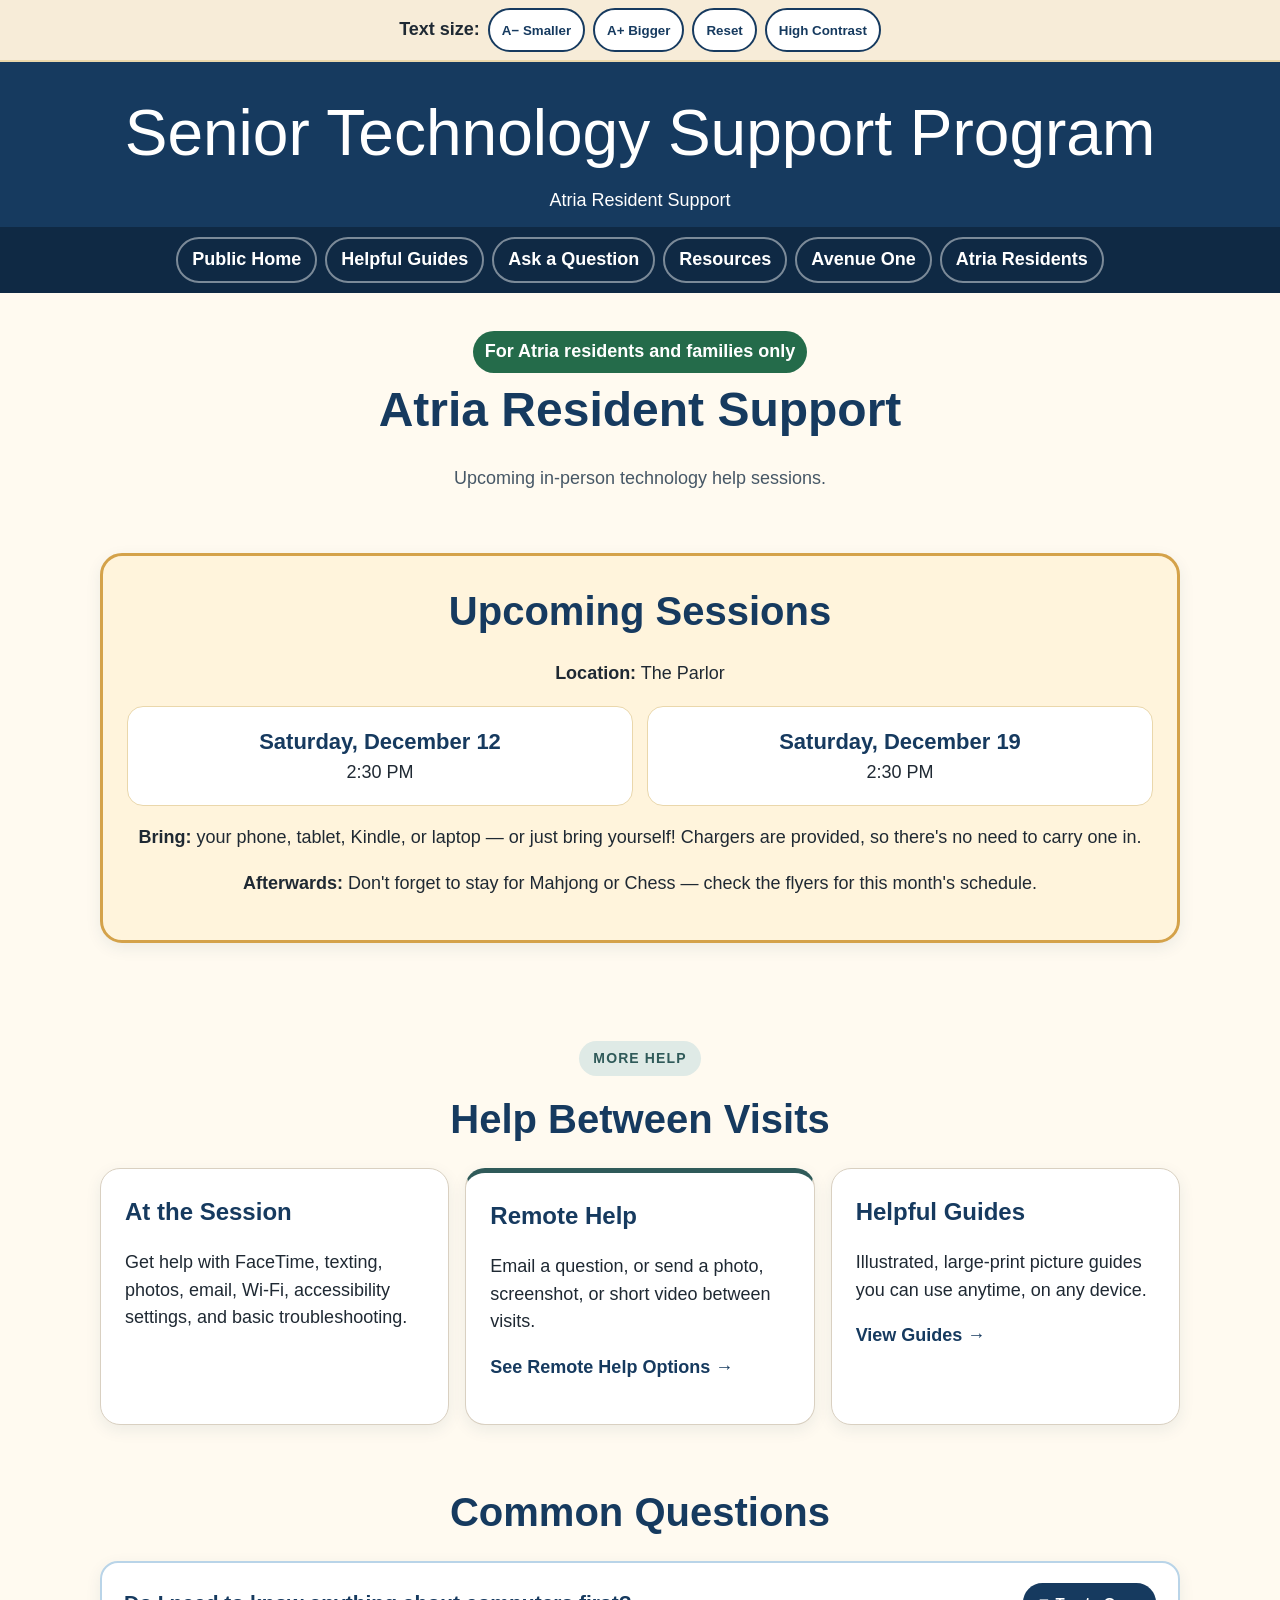
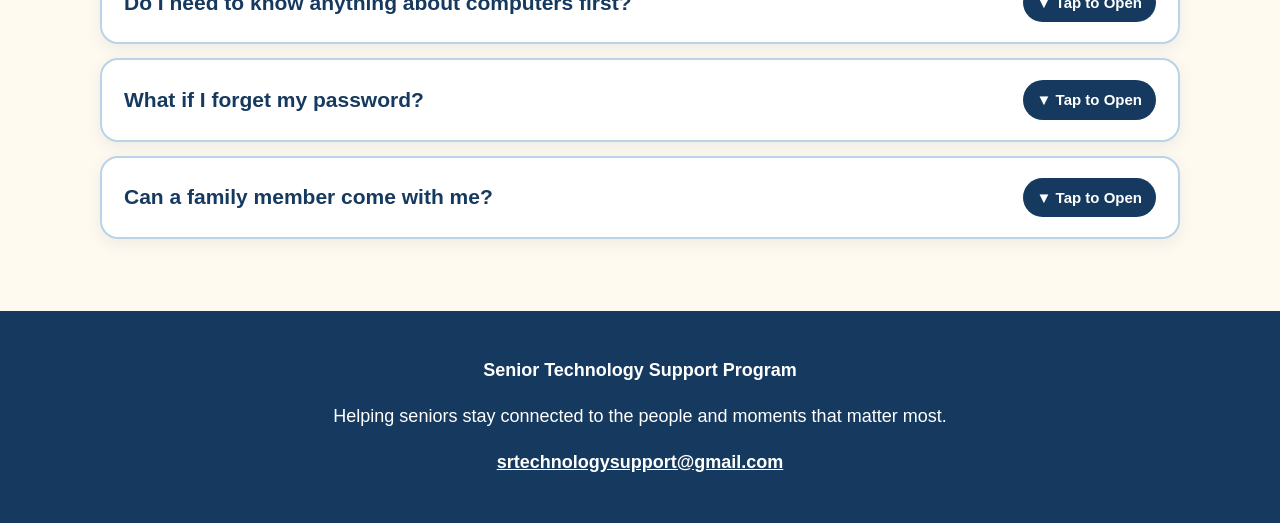
==== commit bb2e557f: "Rename index (3).html to index.html" ====
--- a/atria/index.html
+++ b/atria/index.html
@@ -25,6 +25,7 @@
 <p id="noUpcoming" style="display:none;color:var(--muted)">No upcoming sessions are scheduled right now — please check back soon.</p>
 
 <p><strong>Bring:</strong> <span id="sessionBring"></span></p>
+<p><strong>Afterwards:</strong> Don't forget to stay for Mahjong or Chess — check the flyers for this month's schedule.</p>
 </div></section>
 <section class="community-links"><div style="text-align:center"><span class="section-kicker">More Help</span></div><h2 class="section-title">Help Between Visits</h2><div class="grid">
 <div class="tile"><h3>At the Session</h3><p>Get help with FaceTime, texting, photos, email, Wi‑Fi, accessibility settings, and basic troubleshooting.</p></div>
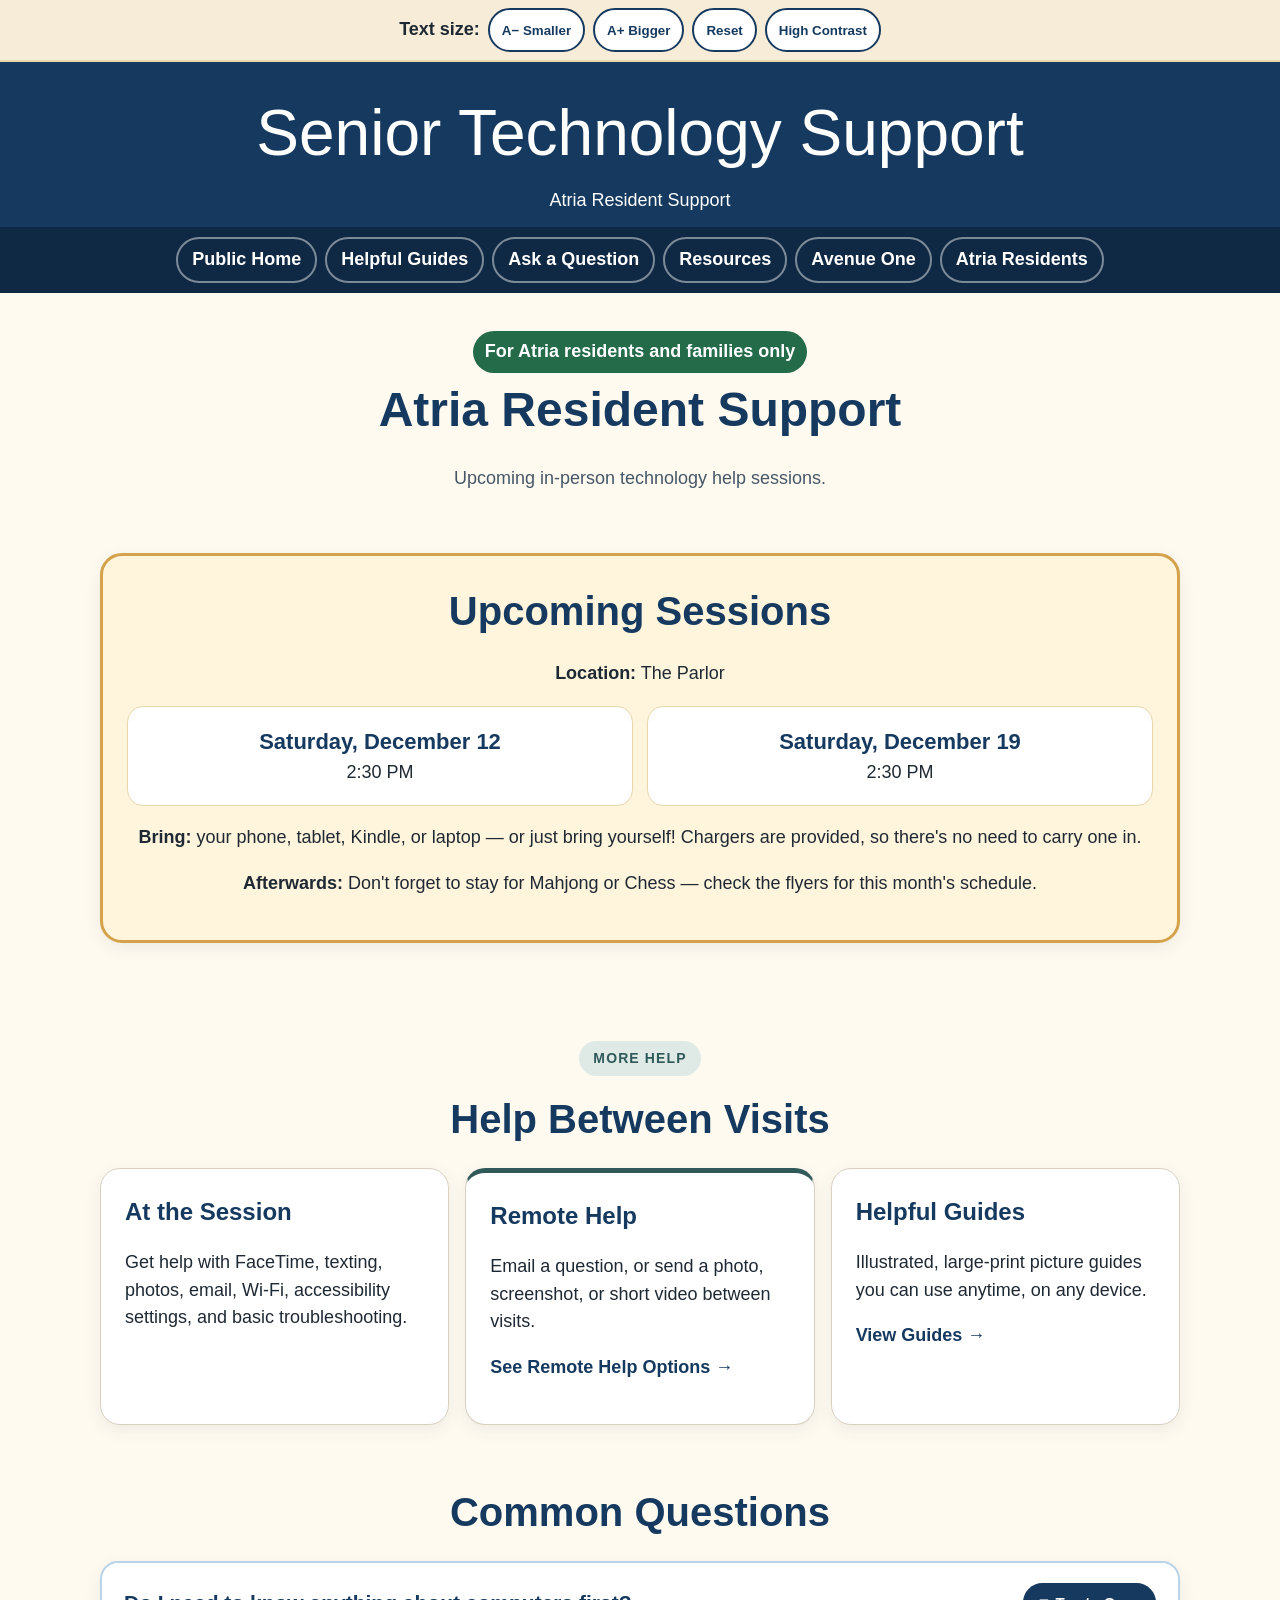
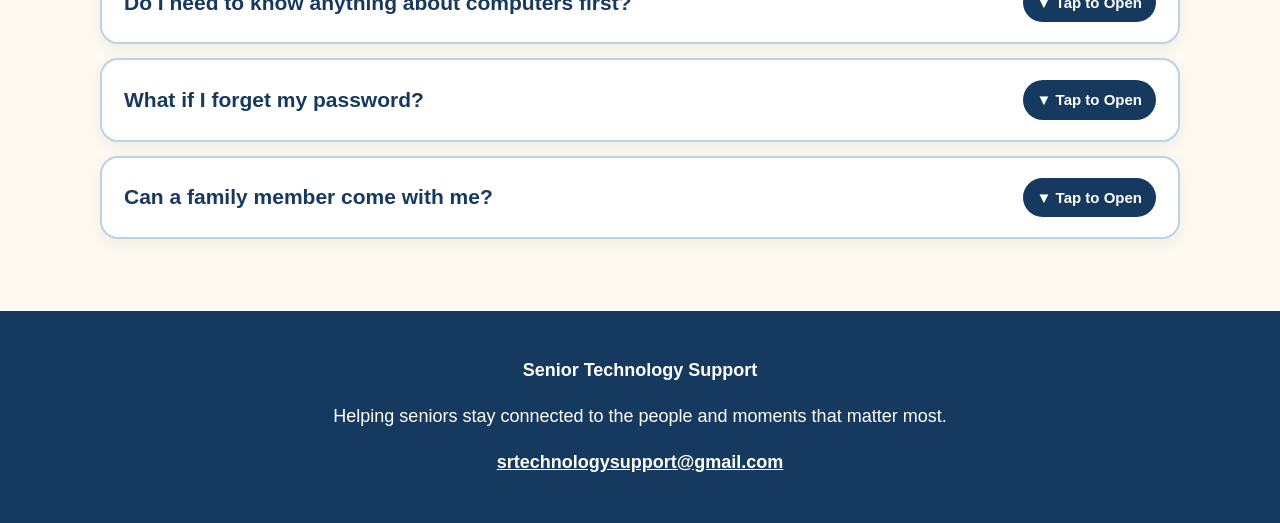
==== commit 6fe82424: "Add files via upload" ====
--- a/atria/index.html
+++ b/atria/index.html
@@ -1,5 +1,5 @@
 <!doctype html><html lang="en"><head><meta charset="utf-8"><meta name="viewport" content="width=device-width,initial-scale=1">
-<title>Atria Residents | Senior Technology Support Program</title>
+<title>Atria Residents | Senior Technology Support</title>
 <meta name="description" content="Upcoming in-person technology help sessions for Atria residents and families.">
 <meta name="robots" content="noindex, nofollow">
 <link rel="icon" href="data:image/svg+xml,%3Csvg xmlns='http://www.w3.org/2000/svg' viewBox='0 0 64 64'%3E%3Crect width='64' height='64' rx='14' fill='%23163a5f'/%3E%3Ctext x='32' y='43' font-size='28' font-family='Arial' fill='white' text-anchor='middle' font-weight='700'%3EST%3C/text%3E%3C/svg%3E">
@@ -9,7 +9,7 @@
 <div class="accessibility"><strong>Text size:</strong>
 <button onclick="changeTextSize(-1)">A− Smaller</button><button onclick="changeTextSize(1)">A+ Bigger</button><button onclick="resetTextSize()">Reset</button>
 <button id="contrastToggle" onclick="toggleContrast()">High Contrast</button></div>
-<header><div class="brand"><h1>Senior Technology Support Program</h1><p>Atria Resident Support</p></div>
+<header><div class="brand"><h1>Senior Technology Support</h1><p>Atria Resident Support</p></div>
 <nav>
 <a href="../index.html">Public Home</a><a href="../guides.html">Helpful Guides</a>
 <a href="../request-help.html">Ask a Question</a><a href="../resources.html">Resources</a><a href="../avenue-one/index.html">Avenue One</a><a href="index.html">Atria Residents</a>
@@ -42,7 +42,7 @@
 </div></section></div>
 </main>
 
-<footer><p><strong>Senior Technology Support Program</strong></p>
+<footer><p><strong>Senior Technology Support</strong></p>
 <p>Helping seniors stay connected to the people and moments that matter most.</p>
 <p><a href="mailto:srtechnologysupport@gmail.com">srtechnologysupport@gmail.com</a></p></footer>
 <script src="../assets/site.js"></script>
--- a/assets/style.css
+++ b/assets/style.css
@@ -169,7 +169,7 @@
 .past-sessions > details > summary { color: var(--muted); font-size: calc(18px * var(--font-scale)); }
 
 
-/* Shared Senior Technology Support Program refinements */
+/* Shared Senior Technology Support refinements */
 .section-kicker{display:inline-block;background:var(--sage);color:var(--sage-dark);padding:7px 14px;border-radius:999px;font-weight:800;letter-spacing:.08em;text-transform:uppercase;font-size:calc(14px * var(--font-scale));margin-bottom:12px}
 .shared-help-strip{background:#fff;border:1px solid #d9d0c1;border-left:8px solid var(--sage-dark);border-radius:20px;padding:22px 24px;display:flex;align-items:center;justify-content:space-between;gap:20px;flex-wrap:wrap;box-shadow:0 5px 16px rgba(0,0,0,.06)}
 .shared-help-strip h3{color:var(--navy);margin:0 0 6px;font-size:calc(24px * var(--font-scale))}.shared-help-strip p{margin:0;max-width:690px}
